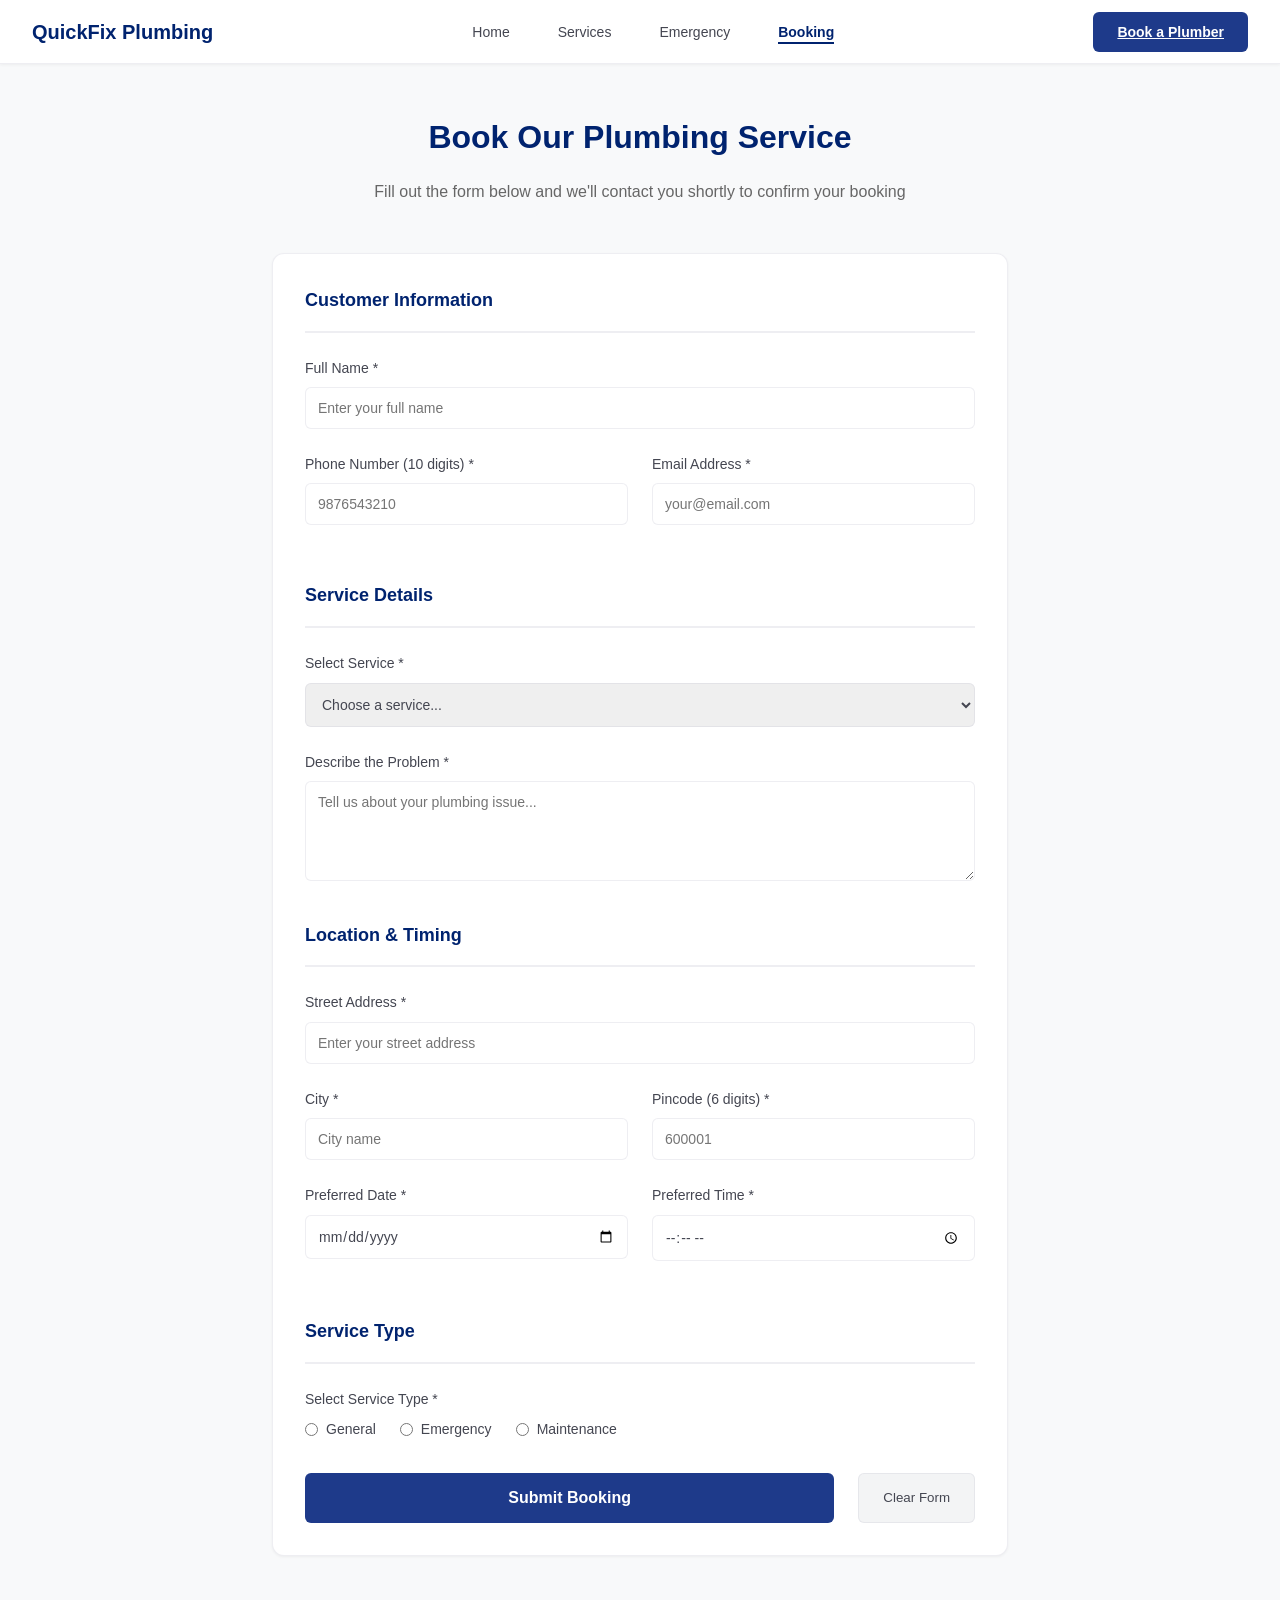
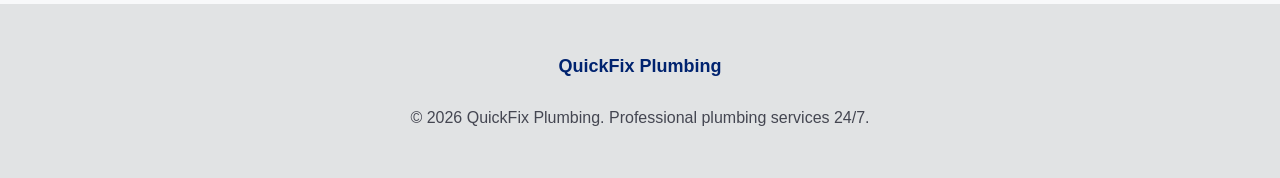
==== booking.html @ 1210f4ec "QuickFix Plumbing - all files" ====
<!DOCTYPE html>
<html lang="en">
<head>
    <meta charset="UTF-8">
    <meta name="viewport" content="width=device-width, initial-scale=1.0">
    <title>Book Plumbing Service - QuickFix Plumbing</title>
    
    <style>
        :root {
            --color-primary-dark: #1e3a8a;
            --color-secondary: #f97316;
            --color-header: #00236f;
            --color-text: #444651;
            --color-text-light: #666;
            --color-bg: #f8f9fa;
            --color-card-bg: #f3f4f5;
            --color-border: rgba(197,197,211,0.3);
            --color-footer-bg: #e1e3e4;
            --color-success: #10b981;
            --color-error: #ef4444;
        }

        * {
            margin: 0;
            padding: 0;
            box-sizing: border-box;
        }

        body {
            font-family: 'Inter', -apple-system, BlinkMacSystemFont, 'Segoe UI', sans-serif;
            line-height: 1.6;
            color: var(--color-text);
            background-color: var(--color-bg);
        }

        /* Navigation */
        nav {
            position: sticky;
            top: 0;
            height: 64px;
            background: white;
            border-bottom: 1px solid var(--color-border);
            display: flex;
            align-items: center;
            justify-content: space-between;
            padding: 0 32px;
            z-index: 1000;
            box-shadow: 0 1px 3px rgba(0,0,0,0.05);
        }

        .nav-brand {
            font-size: 20px;
            font-weight: 700;
            color: var(--color-header);
            text-decoration: none;
        }

        .nav-links {
            display: flex;
            gap: 48px;
            list-style: none;
            flex: 1;
            justify-content: center;
        }

        .nav-links a {
            color: var(--color-text);
            text-decoration: none;
            font-weight: 500;
            font-size: 14px;
            border-bottom: 2px solid transparent;
            padding-bottom: 2px;
            transition: all 0.3s ease;
        }

        .nav-links a.active {
            color: var(--color-header);
            border-bottom-color: var(--color-header);
            font-weight: 600;
        }

        .btn-primary {
            background-color: var(--color-primary-dark);
            color: white;
            padding: 12px 24px;
            border: none;
            border-radius: 6px;
            font-size: 14px;
            font-weight: 600;
            cursor: pointer;
        }

        .btn-primary:hover {
            background-color: #153a7b;
        }

        /* Container */
        .container {
            max-width: 800px;
            margin: 48px auto;
            padding: 0 32px;
        }

        .booking-header {
            text-align: center;
            margin-bottom: 48px;
        }

        .booking-header h1 {
            font-size: 32px;
            color: var(--color-header);
            margin-bottom: 16px;
            font-weight: 700;
        }

        .booking-header p {
            color: var(--color-text-light);
            font-size: 16px;
        }

        .form-card {
            background: white;
            border: 1px solid var(--color-border);
            border-radius: 12px;
            padding: 32px;
            box-shadow: 0 1px 3px rgba(0,0,0,0.05);
        }

        /* Messages */
        .message {
            padding: 24px;
            border-radius: 6px;
            margin-bottom: 32px;
            display: none;
        }

        .message.show {
            display: block;
        }

        .success-message {
            background-color: rgba(16, 185, 129, 0.1);
            border: 1px solid var(--color-success);
            color: var(--color-success);
        }

        .success-message h3 {
            margin-bottom: 8px;
            font-weight: 600;
        }

        .booking-id {
            font-weight: 700;
            font-size: 18px;
            color: var(--color-primary-dark);
            word-break: break-all;
        }

        /* Form Sections */
        .form-section {
            margin-bottom: 32px;
        }

        .section-title {
            font-size: 18px;
            font-weight: 600;
            color: var(--color-header);
            margin-bottom: 24px;
            padding-bottom: 16px;
            border-bottom: 2px solid var(--color-border);
        }

        .form-group {
            margin-bottom: 24px;
        }

        label {
            display: block;
            font-weight: 500;
            margin-bottom: 8px;
            color: var(--color-text);
            font-size: 14px;
        }

        input,
        select,
        textarea {
            width: 100%;
            padding: 12px;
            border: 1px solid var(--color-border);
            border-radius: 6px;
            font-family: inherit;
            font-size: 14px;
            color: var(--color-text);
            transition: border-color 0.3s ease;
        }

        input:focus,
        select:focus,
        textarea:focus {
            outline: none;
            border-color: var(--color-primary-dark);
            box-shadow: 0 0 0 3px rgba(30, 58, 138, 0.1);
        }

        textarea {
            resize: vertical;
            min-height: 100px;
        }

        .form-row {
            display: grid;
            grid-template-columns: 1fr 1fr;
            gap: 24px;
        }

        /* Radio Buttons */
        .radio-group {
            display: flex;
            gap: 24px;
            flex-wrap: wrap;
        }

        .radio-item {
            display: flex;
            align-items: center;
            gap: 8px;
        }

        .radio-item input[type="radio"] {
            width: auto;
            margin: 0;
            cursor: pointer;
        }

        .radio-item label {
            margin: 0;
            cursor: pointer;
            font-weight: normal;
        }

        /* Form Submit */
        .form-submit {
            display: flex;
            gap: 24px;
            margin-top: 32px;
        }

        .btn-submit {
            flex: 1;
            padding: 16px;
            font-size: 16px;
            font-weight: 600;
        }

        .btn-clear {
            background-color: var(--color-card-bg);
            color: var(--color-text);
            border: 1px solid var(--color-border);
            padding: 12px 24px;
            border-radius: 6px;
            cursor: pointer;
        }

        /* Footer */
        footer {
            background-color: var(--color-footer-bg);
            padding: 48px 32px;
            text-align: center;
            margin-top: 48px;
        }

        .footer-logo {
            font-size: 18px;
            font-weight: 700;
            color: var(--color-header);
            margin-bottom: 24px;
        }

        @media (max-width: 768px) {
            .form-row {
                grid-template-columns: 1fr;
            }

            .nav-links {
                display: none;
            }

            .form-submit {
                flex-direction: column;
            }
        }
    </style>
</head>
<body>
    <!-- Navigation -->
    <nav>
        <div class="nav-brand">QuickFix Plumbing</div>
        <ul class="nav-links">
            <li><a href="index.html">Home</a></li>
            <li><a href="services.html">Services</a></li>
            <li><a href="emergency.html">Emergency</a></li>
            <li><a href="booking.html" class="active">Booking</a></li>
        </ul>
        <div class="nav-actions">
            <a href="booking.html" class="btn-primary">Book a Plumber</a>
        </div>
    </nav>

    <!-- Main Content -->
    <div class="container">
        <div class="booking-header">
            <h1>Book Our Plumbing Service</h1>
            <p>Fill out the form below and we'll contact you shortly to confirm your booking</p>
        </div>

        <div class="form-card">
            <!-- Success Message -->
            <div class="message success-message" id="successMessage">
                <h3>✅ Booking Submitted Successfully!</h3>
                <p>Your booking ID: <span class="booking-id" id="bookingId"></span></p>
                <p>We'll contact you shortly at the phone number provided.</p>
                <p><strong>Check your Google Sheet to see the booking data saved.</strong></p>
            </div>

            <!-- Booking Form -->
            <form id="bookingForm">
                <!-- Customer Information Section -->
                <div class="form-section">
                    <div class="section-title">Customer Information</div>
                    
                    <div class="form-group">
                        <label for="name">Full Name *</label>
                        <input type="text" id="name" name="name" required placeholder="Enter your full name">
                    </div>

                    <div class="form-row">
                        <div class="form-group">
                            <label for="phone">Phone Number (10 digits) *</label>
                            <input type="text" id="phone" name="phone" required placeholder="9876543210">
                        </div>
                        <div class="form-group">
                            <label for="email">Email Address *</label>
                            <input type="email" id="email" name="email" required placeholder="your@email.com">
                        </div>
                    </div>
                </div>

                <!-- Service Details Section -->
                <div class="form-section">
                    <div class="section-title">Service Details</div>
                    
                    <div class="form-group">
                        <label for="service">Select Service *</label>
                        <select id="service" name="service" required>
                            <option value="">Choose a service...</option>
                            <option value="Pipe Leakage Repair">Pipe Leakage Repair</option>
                            <option value="Tap Repair & Installation">Tap Repair & Installation</option>
                            <option value="Bathroom Plumbing">Bathroom Plumbing</option>
                            <option value="Drain Cleaning">Drain Cleaning</option>
                            <option value="Water Tank Cleaning">Water Tank Cleaning</option>
                            <option value="Water Heater/Geyser">Water Heater/Geyser</option>
                            <option value="Toilet Repair">Toilet Repair</option>
                            <option value="Complete Plumbing">Complete Plumbing</option>
                        </select>
                    </div>

                    <div class="form-group">
                        <label for="problem">Describe the Problem *</label>
                        <textarea id="problem" name="problem" required placeholder="Tell us about your plumbing issue..."></textarea>
                    </div>
                </div>

                <!-- Location & Timing Section -->
                <div class="form-section">
                    <div class="section-title">Location & Timing</div>
                    
                    <div class="form-group">
                        <label for="address">Street Address *</label>
                        <input type="text" id="address" name="address" required placeholder="Enter your street address">
                    </div>

                    <div class="form-row">
                        <div class="form-group">
                            <label for="city">City *</label>
                            <input type="text" id="city" name="city" required placeholder="City name">
                        </div>
                        <div class="form-group">
                            <label for="pincode">Pincode (6 digits) *</label>
                            <input type="text" id="pincode" name="pincode" required placeholder="600001">
                        </div>
                    </div>

                    <div class="form-row">
                        <div class="form-group">
                            <label for="date">Preferred Date *</label>
                            <input type="date" id="date" name="date" required>
                        </div>
                        <div class="form-group">
                            <label for="time">Preferred Time *</label>
                            <input type="time" id="time" name="time" required>
                        </div>
                    </div>
                </div>

                <!-- Service Type Section -->
                <div class="form-section">
                    <div class="section-title">Service Type</div>
                    
                    <div class="form-group">
                        <label>Select Service Type *</label>
                        <div class="radio-group">
                            <div class="radio-item">
                                <input type="radio" id="general" name="serviceType" value="General" required>
                                <label for="general">General</label>
                            </div>
                            <div class="radio-item">
                                <input type="radio" id="emergency" name="serviceType" value="Emergency">
                                <label for="emergency">Emergency</label>
                            </div>
                            <div class="radio-item">
                                <input type="radio" id="maintenance" name="serviceType" value="Maintenance">
                                <label for="maintenance">Maintenance</label>
                            </div>
                        </div>
                    </div>
                </div>

                <!-- Submit Buttons -->
                <div class="form-submit">
                    <button type="submit" class="btn-primary btn-submit" id="submitBtn">
                        Submit Booking
                    </button>
                    <button type="reset" class="btn-clear">Clear Form</button>
                </div>
            </form>
        </div>
    </div>

    <!-- Footer -->
    <footer>
        <div class="footer-logo">QuickFix Plumbing</div>
        <p>&copy; 2026 QuickFix Plumbing. Professional plumbing services 24/7.</p>
    </footer>

    <!-- Scripts -->
    <script>
        // ✅ YOUR DEPLOYED GOOGLE APPS SCRIPT URL
        const GOOGLE_APPS_SCRIPT_URL = 'https://script.google.com/macros/s/AKfycbyZ_kHBwJs3xuaRnaHF-Zy-BR8E_Amar5vndvrY2hDKQjImRIO_MwEYAgk0CCC626VxZg/exec';

        console.log('✅ Booking form loaded');
        console.log('📡 Connected to:', GOOGLE_APPS_SCRIPT_URL);

        // Validation Functions
        function isValidPhone(phone) {
            const digits = phone.replace(/\D/g, '');
            return digits.length === 10;
        }

        function isValidPincode(pincode) {
            return /^\d{6}$/.test(pincode);
        }

        // Form Submission
        document.getElementById('bookingForm').addEventListener('submit', async (e) => {
            e.preventDefault();

            console.log('📝 Submitting form...');

            // Validation
            const phone = document.getElementById('phone').value;
            const pincode = document.getElementById('pincode').value;

            if (!isValidPhone(phone)) {
                alert('❌ Phone number must be 10 digits');
                return;
            }

            if (!isValidPincode(pincode)) {
                alert('❌ Pincode must be 6 digits');
                return;
            }

            // Collect form data
            const formData = {
                name: document.getElementById('name').value,
                phone: phone,
                email: document.getElementById('email').value,
                service: document.getElementById('service').value,
                problem: document.getElementById('problem').value,
                address: document.getElementById('address').value,
                city: document.getElementById('city').value,
                pincode: pincode,
                date: document.getElementById('date').value,
                time: document.getElementById('time').value,
                serviceType: document.querySelector('input[name="serviceType"]:checked').value,
                timestamp: new Date().toISOString()
            };

            console.log('📦 Form data:', formData);

            const submitBtn = document.getElementById('submitBtn');
            submitBtn.disabled = true;
            submitBtn.textContent = '⏳ Submitting...';

            try {
                // Send to Google Apps Script
                const response = await fetch(GOOGLE_APPS_SCRIPT_URL, {
                    method: 'POST',
                    body: JSON.stringify(formData),
                    mode: 'no-cors'
                });

                console.log('✅ Data sent to Google Apps Script');

                // Show success message after 1 second
                setTimeout(() => {
                    const bookingId = 'QFP-2026-' + Math.floor(Math.random() * 10000).toString().padStart(4, '0');
                    document.getElementById('bookingId').textContent = bookingId;
                    document.getElementById('successMessage').classList.add('show');
                    document.getElementById('bookingForm').reset();
                    window.scrollTo(0, 0);
                    
                    submitBtn.disabled = false;
                    submitBtn.textContent = 'Submit Booking';

                    console.log('🎉 Booking ID:', bookingId);
                }, 1000);

            } catch (error) {
                console.error('❌ Error:', error);
                alert('Error: ' + error.message);
                submitBtn.disabled = false;
                submitBtn.textContent = 'Submit Booking';
            }
        });

        // Set minimum date to today
        const dateInput = document.getElementById('date');
        const today = new Date().toISOString().split('T')[0];
        dateInput.min = today;

        // Set active nav link
        document.addEventListener('DOMContentLoaded', function() {
            const currentPage = 'booking.html';
            const navLinks = document.querySelectorAll('.nav-links a');
            navLinks.forEach(link => {
                if (link.getAttribute('href') === currentPage) {
                    link.classList.add('active');
                }
            });
        });

        // Allow only digits in phone and pincode
        document.getElementById('phone').addEventListener('input', function() {
            this.value = this.value.replace(/\D/g, '').slice(0, 10);
        });

        document.getElementById('pincode').addEventListener('input', function() {
            this.value = this.value.replace(/\D/g, '').slice(0, 6);
        });
    </script>
</body>
</html>
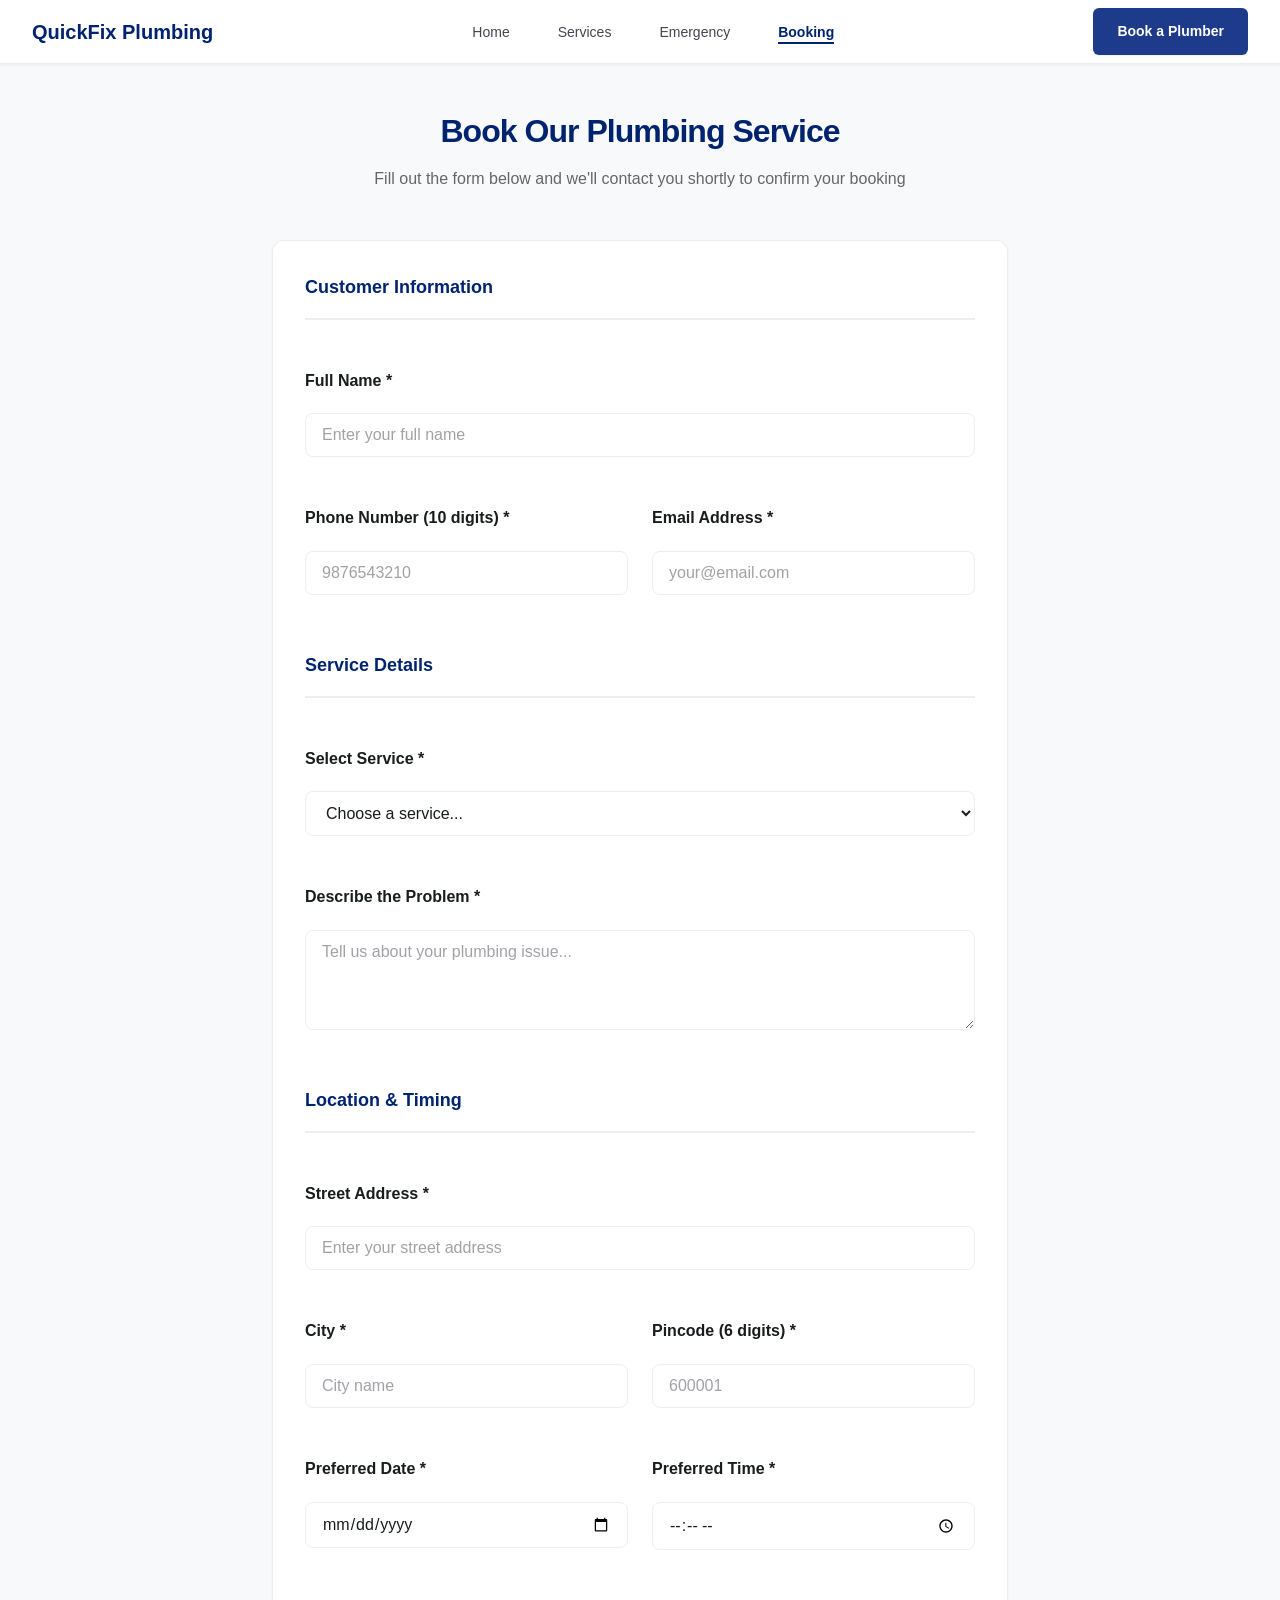
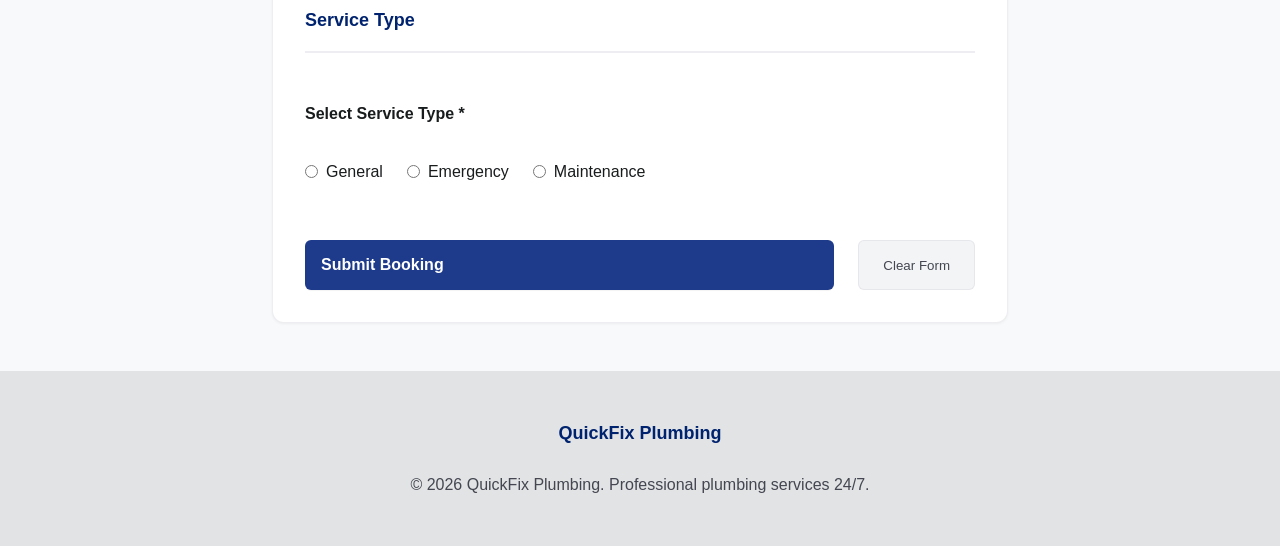
==== commit 10559d85: "Update booking.html" ====
--- a/booking.html
+++ b/booking.html
@@ -4,7 +4,7 @@
     <meta charset="UTF-8">
     <meta name="viewport" content="width=device-width, initial-scale=1.0">
     <title>Book Plumbing Service - QuickFix Plumbing</title>
-    
+    <link rel="stylesheet", href="style.css">
     <style>
         :root {
             --color-primary-dark: #1e3a8a;
--- a/style.css
+++ b/style.css
@@ -0,0 +1,1545 @@
+/* ========================================
+   ROOT & RESET STYLES
+   ======================================== */
+:root {
+    --color-primary-dark: #1e3a8a;
+    --color-primary-light: #90a8ff;
+    --color-header: #00236f;
+    --color-secondary: #f97316;
+    --color-text: #444651;
+    --color-light-text: #191c1d;
+    --color-bg: #f8f9fa;
+    --color-bg-light: #f3f4f5;
+    --color-border: rgba(197, 197, 211, 0.3);
+    --color-border-light: #edeeef;
+    --color-footer-bg: #e1e3e4;
+    --color-white: #ffffff;
+    --color-shadow: rgba(30, 58, 138, 0.05);
+    
+    --font-family: 'Inter', -apple-system, BlinkMacSystemFont, 'Segoe UI', sans-serif;
+    --font-size-base: 16px;
+    --font-size-sm: 14px;
+    --font-size-lg: 18px;
+    --font-size-xl: 20px;
+    --font-size-2xl: 24px;
+    --font-size-3xl: 32px;
+    --font-size-4xl: 48px;
+    
+    --spacing-xs: 4px;
+    --spacing-sm: 8px;
+    --spacing-md: 12px;
+    --spacing-lg: 16px;
+    --spacing-xl: 24px;
+    --spacing-2xl: 32px;
+    --spacing-3xl: 48px;
+    --spacing-4xl: 64px;
+    --spacing-5xl: 96px;
+    
+    --border-radius-sm: 4px;
+    --border-radius-md: 8px;
+    --border-radius-lg: 12px;
+    --border-radius-xl: 16px;
+    --border-radius-full: 9999px;
+    
+    --box-shadow: 0px 4px 10px rgba(30, 58, 138, 0.05);
+    --box-shadow-lg: 0px 4px 20px rgba(30, 58, 138, 0.05);
+}
+
+* {
+    margin: 0;
+    padding: 0;
+    box-sizing: border-box;
+}
+
+html {
+    font-size: 16px;
+    scroll-behavior: smooth;
+}
+
+body {
+    font-family: var(--font-family);
+    color: var(--color-text);
+    background-color: var(--color-white);
+    line-height: 1.6;
+}
+
+/* ========================================
+   TYPOGRAPHY
+   ======================================== */
+h1 {
+    font-size: var(--font-size-4xl);
+    font-weight: 700;
+    color: var(--color-header);
+    line-height: 1.2;
+    letter-spacing: -0.96px;
+}
+
+h2 {
+    font-size: var(--font-size-3xl);
+    font-weight: 700;
+    color: var(--color-header);
+    text-align: center;
+    letter-spacing: -0.32px;
+}
+
+h3 {
+    font-size: var(--font-size-xl);
+    font-weight: 600;
+    color: var(--color-light-text);
+}
+
+h4 {
+    font-size: 18px;
+    font-weight: 600;
+    color: var(--color-light-text);
+}
+
+p {
+    font-size: var(--font-size-base);
+    color: var(--color-text);
+    line-height: 1.6;
+}
+
+a {
+    text-decoration: none;
+    color: inherit;
+    transition: all 0.3s ease;
+}
+
+/* ========================================
+   NAVIGATION BAR
+   ======================================== */
+.navbar {
+    position: sticky;
+    top: 0;
+    z-index: 100;
+    background-color: var(--color-bg);
+    border-bottom: 1px solid var(--color-border);
+    box-shadow: 0px 1px 1px rgba(0, 0, 0, 0.05);
+    height: 64px;
+}
+
+.nav-container {
+    max-width: 1280px;
+    height: 100%;
+    margin: 0 auto;
+    padding: 0 var(--spacing-xl);
+    display: flex;
+    justify-content: space-between;
+    align-items: center;
+}
+
+.nav-logo {
+    display: flex;
+    align-items: center;
+    gap: var(--spacing-md);
+    font-size: var(--font-size-2xl);
+    font-weight: 700;
+    color: var(--color-header);
+    min-width: 127px;
+}
+
+.logo-icon {
+    width: 16px;
+    height: 20px;
+    flex-shrink: 0;
+}
+
+.nav-links {
+    display: flex;
+    gap: var(--spacing-xl);
+    list-style: none;
+    margin: 0;
+    padding: 0;
+}
+
+.nav-link {
+    font-size: var(--font-size-sm);
+    font-weight: 500;
+    color: var(--color-text);
+    padding-bottom: 6px;
+    border-bottom: 2px solid transparent;
+    transition: all 0.3s ease;
+}
+
+.nav-link:hover {
+    color: var(--color-header);
+}
+
+.nav-link.active {
+    color: var(--color-header);
+    font-weight: 700;
+    border-bottom-color: var(--color-header);
+    opacity: 0.8;
+}
+
+.nav-actions {
+    display: flex;
+    gap: var(--spacing-lg);
+    align-items: center;
+}
+
+.btn-login {
+    background: transparent;
+    border: none;
+    color: var(--color-header);
+    font-size: var(--font-size-sm);
+    font-weight: 500;
+    cursor: pointer;
+    padding: 8px 0;
+}
+
+.btn-book-primary {
+    background-color: var(--color-primary-dark);
+    color: var(--color-primary-light);
+    border: none;
+    border-radius: var(--border-radius-md);
+    padding: 8px 16px;
+    font-size: var(--font-size-sm);
+    font-weight: 700;
+    cursor: pointer;
+    box-shadow: 0px 1px 1px rgba(0, 0, 0, 0.05);
+    transition: all 0.3s ease;
+}
+
+.btn-book-primary:hover {
+    background-color: #1e2d6b;
+}
+
+/* ========================================
+   BUTTONS
+   ======================================== */
+.btn-primary {
+    background-color: var(--color-primary-dark);
+    color: var(--color-primary-light);
+    border: none;
+    border-radius: var(--border-radius-md);
+    padding: var(--spacing-md) var(--spacing-xl);
+    font-size: var(--font-size-sm);
+    font-weight: 700;
+    cursor: pointer;
+    box-shadow: 0px 1px 1px rgba(0, 0, 0, 0.05);
+    transition: all 0.3s ease;
+    display: inline-flex;
+    align-items: center;
+    gap: var(--spacing-md);
+}
+
+.btn-primary:hover {
+    background-color: #1e2d6b;
+    transform: translateY(-2px);
+}
+
+.btn-secondary {
+    background-color: var(--color-secondary);
+    color: var(--color-white);
+    border: none;
+    border-radius: var(--border-radius-md);
+    padding: var(--spacing-md) var(--spacing-xl);
+    font-size: var(--font-size-sm);
+    font-weight: 700;
+    cursor: pointer;
+    box-shadow: 0px 1px 1px rgba(0, 0, 0, 0.05);
+    transition: all 0.3s ease;
+    display: inline-flex;
+    align-items: center;
+    gap: var(--spacing-md);
+}
+
+.btn-secondary:hover {
+    background-color: #e67e0e;
+    transform: translateY(-2px);
+}
+
+.btn-link {
+    color: var(--color-primary-dark);
+    font-size: var(--font-size-xs);
+    font-weight: 700;
+    display: inline-flex;
+    align-items: center;
+    gap: 4px;
+    transition: all 0.3s ease;
+}
+
+.btn-link:hover {
+    color: var(--color-header);
+}
+
+.btn-emergency {
+    background-color: var(--color-secondary);
+    color: var(--color-white);
+    border: none;
+    border-radius: var(--border-radius-md);
+    padding: var(--spacing-lg) var(--spacing-xl);
+    font-size: var(--font-size-sm);
+    font-weight: 700;
+    cursor: pointer;
+    box-shadow: 0px 1px 1px rgba(0, 0, 0, 0.05);
+    transition: all 0.3s ease;
+}
+
+.btn-emergency:hover {
+    background-color: #e67e0e;
+}
+
+.btn-book-small {
+    background-color: var(--color-primary-dark);
+    color: var(--color-white);
+    border: none;
+    border-radius: var(--border-radius-md);
+    padding: 8px 16px;
+    font-size: var(--font-size-sm);
+    font-weight: 700;
+    cursor: pointer;
+    transition: all 0.3s ease;
+}
+
+.btn-book-small:hover {
+    background-color: #1e2d6b;
+}
+
+.btn-book-small.emergency {
+    background-color: var(--color-secondary);
+}
+
+.btn-book-small.emergency:hover {
+    background-color: #e67e0e;
+}
+
+.btn-quote {
+    border: 1px solid #2170e4;
+    color: #2170e4;
+    background-color: transparent;
+    border-radius: var(--border-radius-md);
+    padding: 8px 16px;
+    font-size: var(--font-size-sm);
+    font-weight: 700;
+    cursor: pointer;
+    transition: all 0.3s ease;
+}
+
+.btn-quote:hover {
+    background-color: #2170e4;
+    color: var(--color-white);
+}
+
+.btn-submit-booking,
+.btn-submit-emergency {
+    width: 100%;
+    background-color: var(--color-primary-dark);
+    color: var(--color-white);
+    border: none;
+    border-radius: var(--border-radius-md);
+    padding: var(--spacing-lg) var(--spacing-xl);
+    font-size: var(--font-size-sm);
+    font-weight: 700;
+    cursor: pointer;
+    box-shadow: 0px 1px 1px rgba(0, 0, 0, 0.05);
+    transition: all 0.3s ease;
+    display: inline-flex;
+    align-items: center;
+    justify-content: center;
+    gap: var(--spacing-md);
+}
+
+.btn-submit-booking:hover,
+.btn-submit-emergency:hover {
+    background-color: #1e2d6b;
+    transform: translateY(-2px);
+}
+
+.btn-submit-booking:disabled,
+.btn-submit-emergency:disabled {
+    opacity: 0.6;
+    cursor: not-allowed;
+    transform: none;
+}
+
+/* ========================================
+   HERO SECTION
+   ======================================== */
+.hero-section {
+    max-width: 1280px;
+    margin: 0 auto;
+    padding: var(--spacing-3xl) var(--spacing-xl);
+    display: grid;
+    grid-template-columns: 1fr 1fr;
+    gap: var(--spacing-xl);
+    align-items: center;
+}
+
+.hero-container {
+    display: contents;
+}
+
+.hero-content {
+    display: flex;
+    flex-direction: column;
+    gap: var(--spacing-xl);
+}
+
+.hero-title {
+    margin-top: 0;
+}
+
+.hero-subtitle {
+    color: var(--color-text);
+    font-size: var(--font-size-lg);
+}
+
+.hero-buttons {
+    display: flex;
+    gap: var(--spacing-lg);
+}
+
+.hero-stats {
+    background-color: var(--color-bg-light);
+    border: 1px solid var(--color-border);
+    border-radius: var(--border-radius-lg);
+    padding: var(--spacing-lg);
+    display: flex;
+    gap: var(--spacing-xl);
+    align-items: center;
+    box-shadow: var(--box-shadow);
+}
+
+.stat-item {
+    display: flex;
+    flex-direction: column;
+    gap: var(--spacing-sm);
+}
+
+.stat-value {
+    font-size: var(--font-size-xl);
+    font-weight: 700;
+    color: var(--color-header);
+}
+
+.stat-label {
+    font-size: var(--font-size-xs);
+    color: var(--color-text);
+    font-weight: 600;
+    white-space: nowrap;
+}
+
+.stat-divider {
+    width: 1px;
+    height: 40px;
+    background-color: var(--color-border);
+}
+
+.hero-image {
+    position: relative;
+    border-radius: var(--border-radius-xl);
+    overflow: hidden;
+    box-shadow: var(--box-shadow-lg);
+}
+
+.plumber-img {
+    width: 100%;
+    height: 500px;
+    object-fit: cover;
+    display: block;
+}
+
+.emergency-badge {
+    position: absolute;
+    bottom: var(--spacing-xl);
+    left: var(--spacing-xl);
+    background: rgba(255, 255, 255, 0.9);
+    backdrop-filter: blur(2px);
+    border: 1px solid rgba(197, 197, 211, 0.2);
+    border-radius: var(--border-radius-lg);
+    padding: var(--spacing-lg);
+    display: flex;
+    gap: var(--spacing-lg);
+    align-items: center;
+    box-shadow: var(--box-shadow-lg);
+}
+
+.badge-icon {
+    width: 36px;
+    height: 40px;
+    flex-shrink: 0;
+}
+
+.badge-text {
+    display: flex;
+    flex-direction: column;
+    gap: 4px;
+}
+
+.badge-title {
+    font-size: var(--font-size-sm);
+    font-weight: 700;
+    color: var(--color-header);
+}
+
+.badge-subtitle {
+    font-size: var(--font-size-xs);
+    color: var(--color-text);
+    font-weight: 600;
+}
+
+/* ========================================
+   SERVICES SECTION
+   ======================================== */
+.services-section {
+    max-width: 1280px;
+    margin: 0 auto;
+    padding: var(--spacing-5xl) var(--spacing-xl);
+    display: flex;
+    flex-direction: column;
+    gap: var(--spacing-3xl);
+}
+
+.section-header {
+    text-align: center;
+    display: flex;
+    flex-direction: column;
+    gap: var(--spacing-lg);
+}
+
+.section-header p {
+    max-width: 672px;
+    margin: 0 auto;
+    color: var(--color-text);
+}
+
+.services-grid {
+    display: grid;
+    grid-template-columns: repeat(3, 1fr);
+    gap: var(--spacing-xl);
+}
+
+.service-card {
+    background-color: var(--color-white);
+    border: 1px solid var(--color-border);
+    border-radius: var(--border-radius-lg);
+    padding: var(--spacing-xl);
+    display: flex;
+    flex-direction: column;
+    gap: var(--spacing-lg);
+    box-shadow: var(--box-shadow);
+    transition: all 0.3s ease;
+}
+
+.service-card:hover {
+    box-shadow: var(--box-shadow-lg);
+    transform: translateY(-4px);
+}
+
+.service-icon {
+    width: 48px;
+    height: 48px;
+    background-color: rgba(182, 196, 255, 0.2);
+    border-radius: var(--border-radius-md);
+    display: flex;
+    align-items: center;
+    justify-content: center;
+    color: var(--color-primary-dark);
+    flex-shrink: 0;
+}
+
+.service-icon svg {
+    width: 24px;
+    height: 24px;
+}
+
+.service-title {
+    margin: 0;
+    font-size: var(--font-size-xl);
+    font-weight: 700;
+    color: var(--color-header);
+}
+
+.service-description {
+    margin: 0;
+    font-size: var(--font-size-base);
+    color: var(--color-text);
+    flex-grow: 1;
+}
+
+.service-footer {
+    display: flex;
+    justify-content: space-between;
+    align-items: center;
+    padding-top: var(--spacing-lg);
+    border-top: 1px solid var(--color-border);
+}
+
+.service-price {
+    font-size: var(--font-size-sm);
+    font-weight: 700;
+    color: var(--color-header);
+}
+
+/* ========================================
+   EMERGENCY SECTION
+   ======================================== */
+.emergency-section {
+    max-width: 1280px;
+    margin: 0 auto;
+    padding: var(--spacing-xl);
+    background: linear-gradient(to right, rgba(249, 115, 22, 0.1), rgba(249, 115, 22, 0.05));
+    border-left: 4px solid var(--color-secondary);
+    border-radius: var(--border-radius-lg);
+    display: flex;
+    justify-content: space-between;
+    align-items: center;
+    gap: var(--spacing-2xl);
+}
+
+.emergency-container {
+    display: contents;
+}
+
+.emergency-content {
+    display: flex;
+    gap: var(--spacing-lg);
+    align-items: flex-start;
+    flex: 1;
+}
+
+.emergency-icon {
+    width: 61px;
+    height: 63px;
+    flex-shrink: 0;
+    display: flex;
+    align-items: center;
+    justify-content: center;
+    color: var(--color-secondary);
+    font-size: 24px;
+}
+
+.emergency-icon svg {
+    width: 29px;
+    height: 25px;
+}
+
+.emergency-text h2 {
+    text-align: left;
+    margin: 0;
+    font-size: var(--font-size-xl);
+    margin-bottom: var(--spacing-md);
+}
+
+.emergency-text p {
+    margin: 0;
+    color: var(--color-text);
+}
+
+/* ========================================
+   FOOTER
+   ======================================== */
+.footer {
+    background-color: var(--color-footer-bg);
+    padding: var(--spacing-3xl) var(--spacing-xl);
+    margin-top: var(--spacing-5xl);
+}
+
+.footer-content {
+    max-width: 1280px;
+    margin: 0 auto;
+    display: flex;
+    flex-direction: column;
+    gap: var(--spacing-2xl);
+    align-items: center;
+    text-align: center;
+}
+
+.footer-logo {
+    font-size: var(--font-size-2xl);
+    font-weight: 700;
+    color: var(--color-header);
+}
+
+.footer-links {
+    display: flex;
+    gap: var(--spacing-xl);
+    justify-content: center;
+    flex-wrap: wrap;
+}
+
+.footer-links a {
+    font-size: var(--font-size-xs);
+    color: var(--color-text);
+    font-weight: 600;
+    transition: color 0.3s ease;
+}
+
+.footer-links a:hover {
+    color: var(--color-header);
+}
+
+.footer-copy {
+    margin: 0;
+    font-size: var(--font-size-base);
+    color: var(--color-text);
+}
+
+/* ========================================
+   SERVICES PAGE
+   ======================================== */
+.services-page {
+    background-color: var(--color-white);
+}
+
+.services-header {
+    max-width: 1280px;
+    margin: 0 auto;
+    padding: var(--spacing-3xl) var(--spacing-xl);
+    text-align: center;
+}
+
+.services-header h1 {
+    margin-bottom: var(--spacing-lg);
+}
+
+.services-filters {
+    max-width: 1280px;
+    margin: 0 auto;
+    padding: 0 var(--spacing-xl);
+    display: flex;
+    justify-content: center;
+    gap: var(--spacing-lg);
+    margin-bottom: var(--spacing-3xl);
+    flex-wrap: wrap;
+}
+
+.filter-btn {
+    background-color: var(--color-bg-light);
+    color: var(--color-text);
+    border: none;
+    border-radius: var(--border-radius-full);
+    padding: var(--spacing-md) var(--spacing-xl);
+    font-size: var(--font-size-sm);
+    font-weight: 500;
+    cursor: pointer;
+    box-shadow: var(--box-shadow);
+    transition: all 0.3s ease;
+    display: inline-flex;
+    align-items: center;
+    gap: var(--spacing-sm);
+}
+
+.filter-btn:hover {
+    background-color: #e8ecf1;
+}
+
+.filter-btn.active {
+    background-color: var(--color-primary-dark);
+    color: var(--color-primary-light);
+}
+
+.all-services-grid {
+    max-width: 1280px;
+    margin: 0 auto;
+    padding: 0 var(--spacing-xl) var(--spacing-3xl);
+    display: grid;
+    grid-template-columns: repeat(4, 1fr);
+    gap: var(--spacing-xl);
+}
+
+.service-card-large {
+    background-color: var(--color-white);
+    border: 1px solid var(--color-border-light);
+    border-radius: var(--border-radius-lg);
+    overflow: hidden;
+    box-shadow: var(--box-shadow-lg);
+    transition: all 0.3s ease;
+    display: flex;
+    flex-direction: column;
+}
+
+.service-card-large:hover {
+    transform: translateY(-4px);
+    box-shadow: 0px 12px 24px rgba(30, 58, 138, 0.1);
+}
+
+.service-card-image {
+    position: relative;
+    width: 100%;
+    height: 192px;
+    overflow: hidden;
+    background-color: var(--color-bg-light);
+}
+
+.service-card-image img {
+    width: 100%;
+    height: 100%;
+    object-fit: cover;
+}
+
+.service-badge {
+    position: absolute;
+    top: var(--spacing-lg);
+    left: var(--spacing-lg);
+    background: rgba(30, 58, 138, 0.1);
+    backdrop-filter: blur(2px);
+    color: var(--color-primary-dark);
+    padding: 4px 8px;
+    border-radius: 4px;
+    font-size: 12px;
+    font-weight: 700;
+}
+
+.service-badge.emergency {
+    background: #ffedd5;
+    color: var(--color-secondary);
+}
+
+.service-card-body {
+    padding: var(--spacing-xl);
+    display: flex;
+    flex-direction: column;
+    gap: var(--spacing-lg);
+    flex-grow: 1;
+}
+
+.service-card-body h3 {
+    margin: 0;
+    font-size: var(--font-size-xl);
+    font-weight: 600;
+}
+
+.service-card-body p {
+    margin: 0;
+    font-size: var(--font-size-base);
+    color: var(--color-text);
+    flex-grow: 1;
+}
+
+.service-card-footer {
+    display: flex;
+    justify-content: space-between;
+    align-items: center;
+    padding-top: var(--spacing-lg);
+    border-top: 1px solid var(--color-border-light);
+}
+
+.price-info {
+    display: flex;
+    flex-direction: column;
+    gap: 4px;
+}
+
+.price-label {
+    font-size: 12px;
+    color: var(--color-text);
+    font-weight: 600;
+}
+
+.price-amount {
+    font-size: var(--font-size-xl);
+    font-weight: 700;
+    color: var(--color-header);
+}
+
+.price-amount.emergency-price {
+    color: var(--color-secondary);
+}
+
+/* ========================================
+   FAQ SECTION
+   ======================================== */
+.faq-section {
+    max-width: 1280px;
+    margin: 0 auto;
+    padding: var(--spacing-3xl) var(--spacing-xl);
+}
+
+.faq-section h2 {
+    margin-bottom: var(--spacing-2xl);
+}
+
+.faq-items {
+    max-width: 768px;
+    margin: 0 auto;
+    display: flex;
+    flex-direction: column;
+    gap: var(--spacing-lg);
+}
+
+.faq-item {
+    border: 1px solid var(--color-border-light);
+    border-radius: var(--border-radius-md);
+    overflow: hidden;
+    transition: all 0.3s ease;
+}
+
+.faq-item.open .faq-content {
+    display: block;
+}
+
+.faq-item.open .faq-icon {
+    transform: rotate(180deg);
+}
+
+.faq-header {
+    padding: var(--spacing-lg);
+    display: flex;
+    justify-content: space-between;
+    align-items: center;
+    cursor: pointer;
+    user-select: none;
+    transition: all 0.3s ease;
+}
+
+.faq-header:hover {
+    background-color: var(--color-bg-light);
+}
+
+.faq-header h3 {
+    margin: 0;
+    font-size: 18px;
+    font-weight: 600;
+}
+
+.faq-icon {
+    width: 12px;
+    height: 8px;
+    flex-shrink: 0;
+    transition: transform 0.3s ease;
+}
+
+.faq-content {
+    display: none;
+    padding: 0 var(--spacing-lg) var(--spacing-lg);
+    background-color: var(--color-bg-light);
+}
+
+.faq-content p {
+    margin: 0;
+    color: var(--color-text);
+}
+
+/* ========================================
+   EMERGENCY PAGE
+   ======================================== */
+.emergency-page {
+    background: linear-gradient(135deg, var(--color-bg) 0%, var(--color-white) 100%);
+    min-height: calc(100vh - 64px);
+    padding: var(--spacing-3xl) var(--spacing-xl);
+}
+
+.emergency-hero {
+    max-width: 1280px;
+    margin: 0 auto;
+    display: grid;
+    grid-template-columns: 1fr 1fr;
+    gap: var(--spacing-3xl);
+    align-items: center;
+}
+
+.emergency-hero-container {
+    display: contents;
+}
+
+.emergency-hero-content {
+    display: flex;
+    flex-direction: column;
+    gap: var(--spacing-xl);
+}
+
+.emergency-badge-large {
+    display: inline-flex;
+    align-items: center;
+    gap: var(--spacing-md);
+    background: rgba(249, 115, 22, 0.1);
+    color: var(--color-secondary);
+    padding: var(--spacing-md);
+    border-radius: var(--border-radius-md);
+    font-size: var(--font-size-sm);
+    font-weight: 600;
+    width: fit-content;
+}
+
+.emergency-badge-large svg {
+    width: 21px;
+    height: 21px;
+}
+
+.emergency-hero-content h1 {
+    margin: 0;
+}
+
+.emergency-cta-buttons {
+    display: flex;
+    gap: var(--spacing-lg);
+    flex-wrap: wrap;
+}
+
+.btn-call-large,
+.btn-contact-large {
+    flex: 1;
+    min-width: 280px;
+    background-color: var(--color-primary-dark);
+    color: var(--color-white);
+    border: none;
+    border-radius: var(--border-radius-lg);
+    padding: var(--spacing-2xl) var(--spacing-xl);
+    font-size: var(--font-size-base);
+    font-weight: 700;
+    cursor: pointer;
+    display: flex;
+    align-items: center;
+    gap: var(--spacing-lg);
+    transition: all 0.3s ease;
+}
+
+.btn-call-large {
+    background-color: var(--color-primary-dark);
+}
+
+.btn-call-large:hover {
+    background-color: #1e2d6b;
+    transform: translateY(-2px);
+}
+
+.btn-contact-large {
+    background: transparent;
+    color: var(--color-primary-dark);
+    border: 2px solid var(--color-primary-dark);
+}
+
+.btn-contact-large:hover {
+    background-color: var(--color-primary-dark);
+    color: var(--color-white);
+}
+
+.btn-call-large svg,
+.btn-contact-large svg {
+    width: 24px;
+    height: 24px;
+    flex-shrink: 0;
+}
+
+.phone-number {
+    font-size: var(--font-size-sm);
+    opacity: 0.9;
+}
+
+.sub-text {
+    font-size: var(--font-size-xs);
+    opacity: 0.8;
+}
+
+.emergency-info-box {
+    background: rgba(30, 58, 138, 0.05);
+    border: 1px solid var(--color-border);
+    border-radius: var(--border-radius-lg);
+    padding: var(--spacing-xl);
+    display: flex;
+    gap: var(--spacing-lg);
+    align-items: flex-start;
+}
+
+.emergency-info-box svg {
+    width: 20px;
+    height: 20px;
+    color: var(--color-primary-dark);
+    flex-shrink: 0;
+    margin-top: 2px;
+}
+
+.info-title {
+    font-weight: 700;
+    color: var(--color-header);
+    margin-bottom: var(--spacing-sm);
+}
+
+.info-subtitle {
+    font-size: var(--font-size-sm);
+    color: var(--color-text);
+}
+
+.emergency-dispatch-card {
+    background: var(--color-white);
+    border: 1px solid var(--color-border-light);
+    border-radius: var(--border-radius-lg);
+    padding: var(--spacing-2xl);
+    box-shadow: var(--box-shadow-lg);
+}
+
+.emergency-dispatch-card h2 {
+    text-align: left;
+    margin: 0 0 var(--spacing-2xl);
+    font-size: var(--font-size-2xl);
+}
+
+.emergency-form {
+    display: flex;
+    flex-direction: column;
+    gap: var(--spacing-xl);
+}
+
+.emergency-form .form-group {
+    display: flex;
+    flex-direction: column;
+    gap: var(--spacing-md);
+}
+
+.emergency-form label {
+    display: flex;
+    align-items: center;
+    gap: var(--spacing-md);
+    font-weight: 600;
+    color: var(--color-text);
+}
+
+.emergency-form label svg {
+    width: 20px;
+    height: 20px;
+    color: var(--color-primary-dark);
+    flex-shrink: 0;
+}
+
+.emergency-form input,
+.emergency-form textarea {
+    padding: var(--spacing-md) var(--spacing-lg);
+    border: 1px solid var(--color-border-light);
+    border-radius: var(--border-radius-md);
+    font-family: var(--font-family);
+    font-size: var(--font-size-base);
+    color: var(--color-light-text);
+    transition: all 0.3s ease;
+}
+
+.emergency-form input:focus,
+.emergency-form textarea:focus {
+    outline: none;
+    border-color: var(--color-primary-dark);
+    box-shadow: 0 0 0 3px rgba(30, 58, 138, 0.1);
+}
+
+.form-border-top {
+    height: 1px;
+    background-color: var(--color-border-light);
+}
+
+.btn-submit-emergency {
+    margin-top: var(--spacing-lg);
+}
+
+/* ========================================
+   BOOKING PAGE
+   ======================================== */
+.booking-page {
+    background-color: var(--color-white);
+    min-height: calc(100vh - 64px);
+    padding: var(--spacing-3xl) var(--spacing-xl);
+}
+
+.booking-container {
+    max-width: 800px;
+    margin: 0 auto;
+}
+
+.booking-form-section {
+    background-color: var(--color-white);
+}
+
+.booking-form-section h1 {
+    text-align: center;
+    margin-bottom: var(--spacing-lg);
+}
+
+.booking-form-section > p {
+    text-align: center;
+    margin-bottom: var(--spacing-2xl);
+    color: var(--color-text);
+}
+
+.booking-form {
+    display: flex;
+    flex-direction: column;
+    gap: var(--spacing-2xl);
+}
+
+.form-section {
+    border: none;
+    padding: 0;
+    display: flex;
+    flex-direction: column;
+    gap: var(--spacing-xl);
+}
+
+.form-section legend {
+    font-size: var(--font-size-lg);
+    font-weight: 700;
+    color: var(--color-header);
+    margin-bottom: var(--spacing-lg);
+    padding: 0;
+}
+
+.form-group {
+    display: flex;
+    flex-direction: column;
+    gap: var(--spacing-md);
+}
+
+.form-row {
+    display: grid;
+    grid-template-columns: 1fr 1fr;
+    gap: var(--spacing-lg);
+}
+
+.form-group label {
+    font-weight: 600;
+    color: var(--color-light-text);
+    font-size: var(--font-size-base);
+}
+
+.required {
+    color: var(--color-secondary);
+}
+
+.form-group input,
+.form-group select,
+.form-group textarea {
+    padding: var(--spacing-md) var(--spacing-lg);
+    border: 1px solid var(--color-border-light);
+    border-radius: var(--border-radius-md);
+    font-family: var(--font-family);
+    font-size: var(--font-size-base);
+    color: var(--color-light-text);
+    background-color: var(--color-white);
+    transition: all 0.3s ease;
+}
+
+.form-group input:focus,
+.form-group select:focus,
+.form-group textarea:focus {
+    outline: none;
+    border-color: var(--color-primary-dark);
+    box-shadow: 0 0 0 3px rgba(30, 58, 138, 0.1);
+}
+
+.form-group input::placeholder,
+.form-group textarea::placeholder {
+    color: rgba(68, 70, 81, 0.5);
+}
+
+.error-message {
+    display: none;
+    color: #dc2626;
+    font-size: 12px;
+    margin-top: -8px;
+}
+
+.error-message.show {
+    display: block;
+}
+
+.form-group input.error,
+.form-group select.error,
+.form-group textarea.error {
+    border-color: #dc2626;
+    background-color: rgba(220, 38, 38, 0.05);
+}
+
+.radio-group {
+    display: flex;
+    gap: var(--spacing-xl);
+    margin-top: var(--spacing-md);
+}
+
+.radio-label {
+    display: flex;
+    align-items: center;
+    gap: var(--spacing-md);
+    cursor: pointer;
+    user-select: none;
+}
+
+.radio-label input[type="radio"] {
+    width: 20px;
+    height: 20px;
+    cursor: pointer;
+    margin: 0;
+    padding: 0;
+}
+
+.form-notice {
+    text-align: center;
+    font-size: var(--font-size-xs);
+    color: var(--color-text);
+    margin-top: var(--spacing-lg);
+}
+
+/* ========================================
+   SUCCESS & ERROR STATES
+   ======================================== */
+.success-message {
+    text-align: center;
+    padding: var(--spacing-3xl);
+    background: linear-gradient(135deg, rgba(34, 197, 94, 0.05), rgba(34, 197, 94, 0.02));
+    border: 1px solid rgba(34, 197, 94, 0.2);
+    border-radius: var(--border-radius-lg);
+}
+
+.success-icon {
+    width: 64px;
+    height: 64px;
+    margin: 0 auto var(--spacing-xl);
+    background-color: #10b981;
+    color: var(--color-white);
+    border-radius: 50%;
+    display: flex;
+    align-items: center;
+    justify-content: center;
+    font-size: 32px;
+}
+
+.success-message h2 {
+    text-align: center;
+    margin-bottom: var(--spacing-lg);
+    color: #059669;
+}
+
+.success-message p {
+    text-align: center;
+    margin-bottom: var(--spacing-2xl);
+    color: var(--color-text);
+}
+
+.booking-confirmation {
+    background-color: var(--color-white);
+    border-radius: var(--border-radius-lg);
+    padding: var(--spacing-xl);
+    margin-bottom: var(--spacing-2xl);
+    display: flex;
+    flex-direction: column;
+    gap: var(--spacing-lg);
+    border: 1px solid var(--color-border-light);
+}
+
+.confirmation-item {
+    display: flex;
+    justify-content: space-between;
+    align-items: center;
+    padding-bottom: var(--spacing-lg);
+    border-bottom: 1px solid var(--color-border-light);
+}
+
+.confirmation-item:last-child {
+    border-bottom: none;
+    padding-bottom: 0;
+}
+
+.confirmation-item .label {
+    font-weight: 600;
+    color: var(--color-text);
+}
+
+.confirmation-item .value {
+    font-weight: 700;
+    color: var(--color-header);
+}
+
+.error-alert {
+    text-align: center;
+    padding: var(--spacing-3xl);
+    background: linear-gradient(135deg, rgba(220, 38, 38, 0.05), rgba(220, 38, 38, 0.02));
+    border: 1px solid rgba(220, 38, 38, 0.2);
+    border-radius: var(--border-radius-lg);
+}
+
+.error-icon {
+    width: 64px;
+    height: 64px;
+    margin: 0 auto var(--spacing-xl);
+    background-color: #ef4444;
+    color: var(--color-white);
+    border-radius: 50%;
+    display: flex;
+    align-items: center;
+    justify-content: center;
+    font-size: 32px;
+}
+
+.error-alert h3 {
+    text-align: center;
+    margin-bottom: var(--spacing-lg);
+    color: #991b1b;
+}
+
+.error-alert p {
+    text-align: center;
+    margin-bottom: var(--spacing-xl);
+    color: var(--color-text);
+}
+
+/* ========================================
+   RESPONSIVE DESIGN
+   ======================================== */
+@media (max-width: 1024px) {
+    .hero-section,
+    .emergency-hero {
+        grid-template-columns: 1fr;
+    }
+
+    .services-grid {
+        grid-template-columns: repeat(2, 1fr);
+    }
+
+    .all-services-grid {
+        grid-template-columns: repeat(3, 1fr);
+    }
+
+    .emergency-section {
+        flex-direction: column;
+        align-items: flex-start;
+    }
+
+    .nav-links {
+        gap: var(--spacing-lg);
+    }
+
+    .nav-link {
+        font-size: 12px;
+    }
+
+    .form-row {
+        grid-template-columns: 1fr;
+    }
+}
+
+@media (max-width: 768px) {
+    :root {
+        --font-size-4xl: 32px;
+        --font-size-3xl: 24px;
+        --font-size-2xl: 20px;
+    }
+
+    .nav-container {
+        padding: 0 var(--spacing-lg);
+    }
+
+    .nav-links {
+        display: none;
+    }
+
+    .hero-section,
+    .services-section {
+        padding: var(--spacing-2xl) var(--spacing-lg);
+    }
+
+    .hero-buttons {
+        flex-direction: column;
+    }
+
+    .hero-buttons button {
+        width: 100%;
+    }
+
+    .services-grid {
+        grid-template-columns: 1fr;
+    }
+
+    .all-services-grid {
+        grid-template-columns: repeat(2, 1fr);
+    }
+
+    .service-card {
+        padding: var(--spacing-lg);
+    }
+
+    .emergency-section {
+        padding: var(--spacing-xl) var(--spacing-lg);
+        flex-direction: column;
+        text-align: center;
+    }
+
+    .emergency-content {
+        flex-direction: column;
+        align-items: center;
+    }
+
+    .emergency-text h2 {
+        text-align: center;
+    }
+
+    .services-filters {
+        flex-direction: column;
+        gap: var(--spacing-md);
+    }
+
+    .filter-btn {
+        width: 100%;
+    }
+
+    .emergency-hero {
+        gap: var(--spacing-2xl);
+    }
+
+    .emergency-cta-buttons {
+        flex-direction: column;
+    }
+
+    .btn-call-large,
+    .btn-contact-large {
+        min-width: 100%;
+        flex: none;
+    }
+
+    .booking-container {
+        padding: 0;
+    }
+
+    .form-section legend {
+        font-size: var(--font-size-lg);
+    }
+
+    .faq-items {
+        max-width: 100%;
+    }
+}
+
+@media (max-width: 430px) {
+    .all-services-grid {
+        grid-template-columns: 1fr;
+    }
+
+    .hero-stats {
+        flex-direction: column;
+        gap: var(--spacing-lg);
+    }
+
+    .stat-divider {
+        width: 100%;
+        height: 1px;
+    }
+
+    .services-grid {
+        grid-template-columns: 1fr;
+    }
+
+    .service-card {
+        padding: var(--spacing-lg);
+    }
+
+    .hero-section {
+        gap: var(--spacing-lg);
+    }
+
+    .plumber-img {
+        height: 300px;
+    }
+
+    .btn-call-large,
+    .btn-contact-large {
+        flex-direction: column;
+        text-align: center;
+    }
+
+    .radio-group {
+        flex-direction: column;
+        gap: var(--spacing-lg);
+    }
+
+    .emergency-dispatch-card {
+        padding: var(--spacing-xl);
+    }
+}
